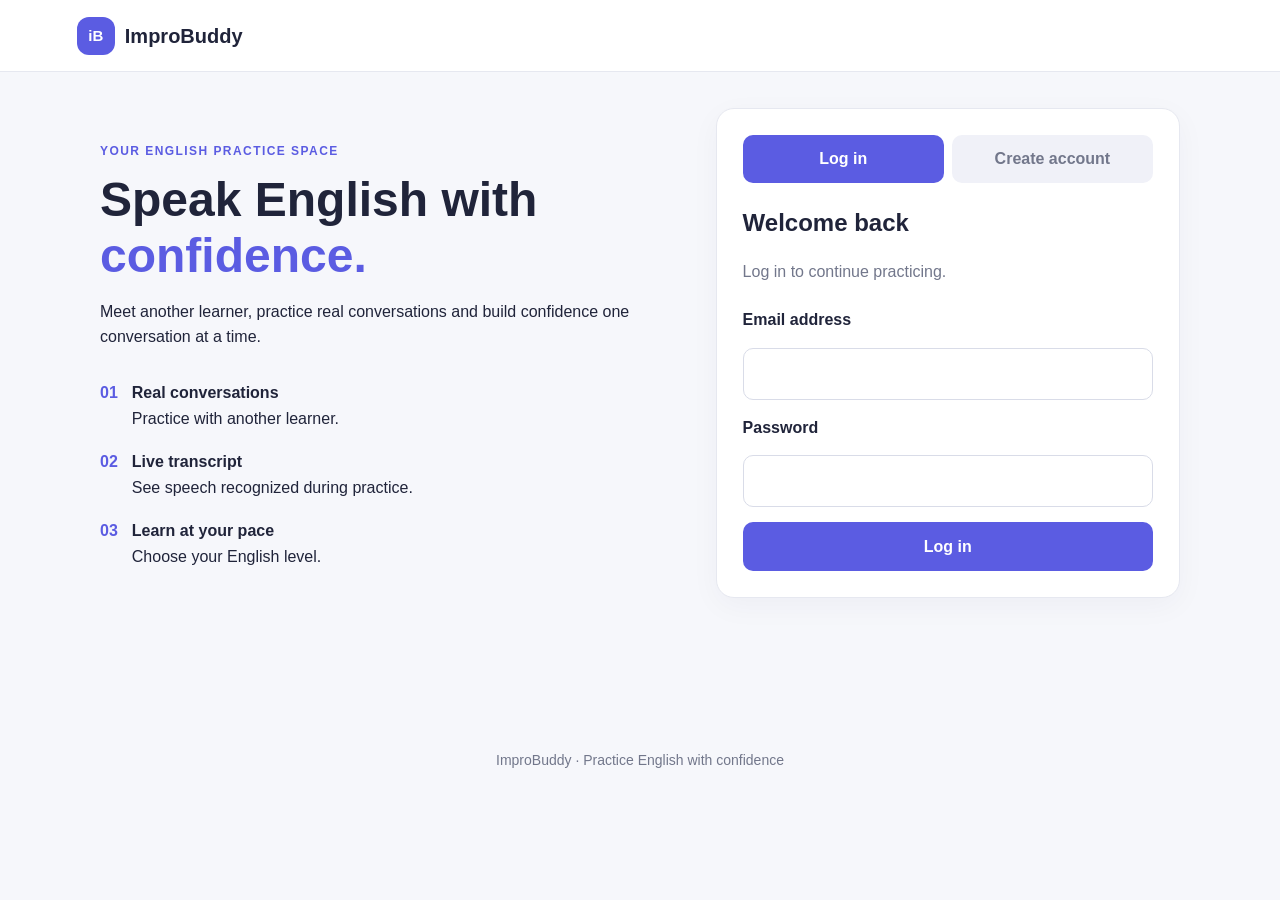
==== frontend/index.html @ 6872f244 "Implement audio-only WebRTC calling" ====
<!DOCTYPE html>
<html lang="en">
<head>
  <meta charset="UTF-8">
  <meta name="viewport" content="width=device-width, initial-scale=1.0">
  <meta name="theme-color" content="#f7f8fc">
  <title>ImproBuddy — English Practice</title>
  <link rel="stylesheet" href="style.css">
  <script src="app.js" defer></script>
</head>
<body>
  <header class="topbar">
    <a class="brand" href="#">
      <span class="brand-icon">iB</span>
      <span>ImproBuddy</span>
    </a>
    <div id="user-area" class="user-area hidden">
      <span id="user-email"></span>
      <button id="logout-btn" class="btn btn-outline">Log out</button>
    </div>
  </header>

  <main class="container">
    <div id="notice" class="notice hidden" role="status"></div>

    <!-- Authentication -->
    <section id="auth-view" class="view auth-layout active">
      <div class="hero">
        <span class="eyebrow">YOUR ENGLISH PRACTICE SPACE</span>
        <h1>Speak English with <span>confidence.</span></h1>
        <p>Meet another learner, practice real conversations and build confidence one conversation at a time.</p>
        <div class="feature-list">
          <div class="feature"><span>01</span><div><strong>Real conversations</strong><p>Practice with another learner.</p></div></div>
          <div class="feature"><span>02</span><div><strong>Live transcript</strong><p>See speech recognized during practice.</p></div></div>
          <div class="feature"><span>03</span><div><strong>Learn at your pace</strong><p>Choose your English level.</p></div></div>
        </div>
      </div>

      <div class="panel auth-panel">
        <div class="tabs">
          <button class="tab active" data-auth-tab="login">Log in</button>
          <button class="tab" data-auth-tab="register">Create account</button>
        </div>

        <form id="login-form">
          <h2>Welcome back</h2>
          <p class="muted">Log in to continue practicing.</p>
          <label for="login-email">Email address</label>
          <input id="login-email" name="email" type="email" autocomplete="email" required>
          <label for="login-password">Password</label>
          <input id="login-password" name="password" type="password" autocomplete="current-password" minlength="8" required>
          <button class="btn btn-primary btn-full" type="submit">Log in</button>
        </form>

        <form id="register-form" class="hidden">
          <h2>Create your account</h2>
          <p class="muted">Start your English practice journey.</p>
          <label for="register-name">Your name</label>
          <input id="register-name" name="name" type="text" minlength="2" maxlength="100" autocomplete="name" required>
          <label for="register-email">Email address</label>
          <input id="register-email" name="email" type="email" autocomplete="email" required>
          <label for="register-password">Password (minimum 8 characters)</label>
          <input id="register-password" name="password" type="password" minlength="8" maxlength="72" autocomplete="new-password" required>
          <button class="btn btn-primary btn-full" type="submit">Create account</button>
        </form>
      </div>
    </section>

    <!-- Dashboard -->
    <section id="dashboard-view" class="view">
      <div class="page-heading">
        <span class="eyebrow">YOUR DASHBOARD</span>
        <h1>Ready to practice<span>?</span></h1>
        <p class="muted">A little conversation can make a big difference.</p>
      </div>

      <div class="dashboard-grid">
        <div class="panel practice-panel">
          <div class="illustration">🎙️</div>
          <h2>Start speaking</h2>
          <p class="muted">Find a learner at your level and start an audio-only conversation.</p>

          <form id="practice-form">
            <label for="english-level">Your English level</label>
            <select id="english-level" required>
              <option value="Beginner">Beginner</option>
              <option value="Intermediate">Intermediate</option>
              <option value="Advanced">Advanced</option>
            </select>
            <button class="btn btn-primary btn-full" type="submit">Find a partner</button>
          </form>
        </div>

        <div class="panel info-panel">
          <span class="eyebrow">YOUR SESSION</span>
          <h2>Practice, don't worry.</h2>
          <p class="muted">This first version focuses on speaking with another learner and viewing the live transcript.</p>
          <div class="info-row"><span class="status-dot"></span><span>Audio-only conversations</span></div>
          <div class="info-row"><span class="status-dot"></span><span>Live speech-to-text</span></div>
          <div class="info-row"><span class="status-dot"></span><span>No video required</span></div>
          <p class="small muted">AI feedback will be added in a later phase.</p>
        </div>
      </div>
    </section>

    <!-- Matching -->
    <section id="matching-view" class="view">
      <div class="panel centered-panel">
        <div class="loader" aria-hidden="true"></div>
        <span class="eyebrow">FINDING YOUR PARTNER</span>
        <h1 id="matching-title">Looking for a learner...</h1>
        <p id="matching-message" class="muted" aria-live="polite">Keep this page open while we look for a match.</p>
        <button id="cancel-matching-btn" class="btn btn-outline" type="button">Cancel search</button>
      </div>
    </section>

    <!-- Audio call -->
    <section id="call-view" class="view">
      <div class="page-heading">
        <span class="eyebrow">LIVE PRACTICE</span>
        <h1>Your conversation</h1>
        <p id="call-status" class="muted" aria-live="polite">Waiting to connect...</p>
        <button id="start-call-btn" class="btn btn-primary hidden" type="button">Enable microphone and start audio</button>
      </div>

      <div class="call-grid">
        <div class="panel call-panel">
          <div class="avatar">👋</div>
          <h2>Your speaking session</h2>
          <p class="muted">Audio-only conversation</p>
          <div class="call-controls">
            <button id="mute-btn" class="btn btn-outline" type="button">Mute microphone</button>
            <button id="end-call-btn" class="btn btn-danger" type="button">End call</button>
          </div>
          <audio id="remote-audio" autoplay playsinline controls></audio>
        </div>

        <div class="panel transcript-panel">
          <div class="transcript-heading">
            <div>
              <h2>Live transcript</h2>
              <p class="muted small">Recognized speech appears here.</p>
            </div>
            <span class="live-label"><span class="status-dot"></span> LIVE</span>
          </div>
          <div id="transcript-list" class="transcript-list" aria-live="polite">
            <p id="transcript-empty" class="muted empty-state">Your conversation transcript will appear here when speech is recognized.</p>
          </div>
        </div>
      </div>
    </section>
  </main>

  <footer>ImproBuddy · Practice English with confidence</footer>
</body>
</html>
---- frontend/style.css ----
:root {
  --primary: #5b5ce2;
  --primary-dark: #4546c7;
  --background: #f6f7fb;
  --surface: #ffffff;
  --text: #20243a;
  --muted: #72778b;
  --border: #e6e8f0;
  --success: #16845b;
  --danger: #d94141;
}

* {
  box-sizing: border-box;
}

body {
  margin: 0;
  font-family: Arial, Helvetica, sans-serif;
  background: var(--background);
  color: var(--text);
  line-height: 1.6;
}

button,
input,
select {
  font: inherit;
}

button {
  cursor: pointer;
  border: none;
  border-radius: 10px;
  padding: 11px 18px;
  font-weight: 600;
  transition: 0.2s ease;
}

button:disabled {
  opacity: 0.6;
  cursor: not-allowed;
}

.primary-btn,
#login-form button,
#register-form button {
  background: var(--primary);
  color: white;
}

.primary-btn:hover,
#login-form button:hover,
#register-form button:hover {
  background: var(--primary-dark);
}

.secondary-btn {
  background: #ececff;
  color: var(--primary);
}

.danger-btn {
  background: #ffe9e9;
  color: var(--danger);
}

header {
  display: flex;
  align-items: center;
  justify-content: space-between;
  gap: 16px;
  padding: 16px 6%;
  background: var(--surface);
  border-bottom: 1px solid var(--border);
}

header h1 {
  margin: 0;
  color: var(--primary);
  font-size: 25px;
}

#user-email {
  color: var(--muted);
  margin-right: 12px;
  overflow-wrap: anywhere;
}

main {
  width: min(900px, 92%);
  margin: 36px auto;
  min-height: 65vh;
}

.view {
  display: none;
}

.view.active {
  display: block;
}

.view.active.auth-layout {
  display: grid;
}

.hidden {
  display: none !important;
}

.topbar {
  min-height: 72px;
}

.brand {
  display: inline-flex;
  align-items: center;
  gap: 10px;
  color: var(--text);
  font-size: 20px;
  font-weight: 700;
  text-decoration: none;
}

.brand-icon {
  display: grid;
  width: 38px;
  height: 38px;
  place-items: center;
  border-radius: 12px;
  background: var(--primary);
  color: white;
  font-size: 15px;
}

.user-area {
  display: flex;
  align-items: center;
  gap: 12px;
}

.container {
  width: min(1080px, 92%);
  margin: 36px auto;
  min-height: 65vh;
}

.auth-layout {
  grid-template-columns: minmax(0, 1.1fr) minmax(320px, 0.9fr);
  align-items: center;
  gap: 48px;
}

.hero h1,
.page-heading h1 {
  margin: 10px 0;
  font-size: clamp(32px, 5vw, 48px);
  line-height: 1.15;
}

.hero h1 span,
.page-heading h1 span {
  color: var(--primary);
}

.eyebrow {
  color: var(--primary);
  font-size: 12px;
  font-weight: 700;
  letter-spacing: 0.12em;
}

.feature-list {
  display: grid;
  gap: 18px;
  margin-top: 30px;
}

.feature {
  display: flex;
  gap: 14px;
}

.feature > span {
  color: var(--primary);
  font-weight: 700;
}

.feature p,
.feature strong {
  margin: 0;
}

.panel {
  padding: 28px;
  border: 1px solid var(--border);
  border-radius: 18px;
  background: var(--surface);
  box-shadow: 0 8px 30px rgba(30, 35, 80, 0.04);
}

.auth-panel {
  padding: 26px;
}

.auth-panel h2,
.practice-panel h2,
.info-panel h2 {
  margin-bottom: 6px;
}

.auth-panel > form > .muted {
  margin: 0 0 8px;
}

.btn {
  border: 1px solid transparent;
}

.btn-primary {
  background: var(--primary);
  color: white;
}

.btn-primary:hover {
  background: var(--primary-dark);
}

.btn-outline {
  border-color: var(--border);
  background: white;
  color: var(--text);
}

.btn-danger {
  background: #ffe9e9;
  color: var(--danger);
}

.btn-full {
  width: 100%;
}

.dashboard-grid,
.call-grid {
  display: grid;
  grid-template-columns: repeat(2, minmax(0, 1fr));
  gap: 22px;
  margin-top: 28px;
}

.practice-panel,
.info-panel {
  min-height: 290px;
}

.illustration,
.avatar {
  margin-bottom: 14px;
  font-size: 36px;
}

.info-row {
  display: flex;
  align-items: center;
  gap: 10px;
  margin-top: 12px;
}

.status-dot {
  width: 9px;
  height: 9px;
  border-radius: 50%;
  background: var(--success);
}

.small {
  font-size: 13px;
}

.centered-panel {
  max-width: 620px;
  margin: 30px auto;
  text-align: center;
}

.loader {
  width: 38px;
  height: 38px;
  margin: 0 auto 18px;
  border: 4px solid var(--border);
  border-top-color: var(--primary);
  border-radius: 50%;
  animation: spin 0.8s linear infinite;
}

@keyframes spin {
  to {
    transform: rotate(360deg);
  }
}

.call-panel,
.transcript-panel {
  text-align: center;
}

.transcript-panel {
  text-align: left;
}

.call-controls,
.transcript-heading {
  display: flex;
  align-items: center;
  justify-content: space-between;
  gap: 12px;
}

.transcript-list {
  min-height: 140px;
  margin-top: 18px;
  padding: 16px;
  border: 1px solid var(--border);
  border-radius: 12px;
  background: #fafaff;
}

.live-label {
  display: flex;
  align-items: center;
  gap: 6px;
  color: var(--muted);
  font-size: 12px;
  font-weight: 700;
}

.card {
  background: var(--surface);
  border: 1px solid var(--border);
  border-radius: 18px;
  padding: 28px;
  margin-bottom: 22px;
  box-shadow: 0 8px 30px rgba(30, 35, 80, 0.04);
}

.auth-card {
  max-width: 460px;
  margin: 30px auto;
}

h2 {
  margin-top: 0;
  line-height: 1.3;
}

.subtitle,
.muted {
  color: var(--muted);
}

.tabs {
  display: flex;
  gap: 8px;
  margin-bottom: 24px;
}

.tabs button {
  flex: 1;
  background: #f0f1f8;
  color: var(--muted);
}

.tabs button.active {
  background: var(--primary);
  color: white;
}

form {
  display: flex;
  flex-direction: column;
  gap: 15px;
}

label {
  display: flex;
  flex-direction: column;
  gap: 6px;
  font-weight: 600;
}

input,
select {
  width: 100%;
  padding: 12px 13px;
  border: 1px solid #d9dce8;
  border-radius: 10px;
  background: white;
  color: var(--text);
  outline: none;
}

input:focus,
select:focus {
  border-color: var(--primary);
  box-shadow: 0 0 0 3px rgba(91, 92, 226, 0.12);
}

#notice {
  display: none;
  padding: 12px 16px;
  border-radius: 10px;
  margin-bottom: 20px;
  background: #ececff;
  color: var(--primary-dark);
}

#notice.show {
  display: block;
}

#notice.error {
  background: #ffe9e9;
  color: var(--danger);
}

#notice.success {
  background: #e4f8ef;
  color: var(--success);
}

#matching-view,
#call-view {
  text-align: center;
}

.status-indicator {
  width: 64px;
  height: 64px;
  margin: 12px auto 22px;
  border-radius: 50%;
  background: #ececff;
  display: grid;
  place-items: center;
  color: var(--primary);
  font-size: 28px;
}

.call-actions {
  display: flex;
  justify-content: center;
  flex-wrap: wrap;
  gap: 12px;
  margin: 22px 0;
}

#remote-audio {
  display: block;
  width: 100%;
  margin: 15px 0;
}

.transcript {
  margin-top: 28px;
  text-align: left;
  background: #fafaff;
  border: 1px solid var(--border);
  border-radius: 14px;
  padding: 18px;
  min-height: 140px;
}

.transcript h3 {
  margin-top: 0;
}

#transcript-list {
  padding-left: 20px;
}

#transcript-list li {
  margin-bottom: 10px;
  overflow-wrap: anywhere;
}

#transcript-empty {
  color: var(--muted);
}

footer {
  padding: 20px;
  text-align: center;
  color: var(--muted);
  font-size: 14px;
}

@media (max-width: 600px) {
  header {
    padding: 14px 4%;
    flex-wrap: wrap;
  }

  header h1 {
    font-size: 22px;
  }

  #user-email {
    font-size: 13px;
  }

  main,
  .container {
    margin: 22px auto;
  }

  .auth-layout,
  .dashboard-grid,
  .call-grid {
    grid-template-columns: 1fr;
    gap: 20px;
  }

  .panel,
  .card {
    padding: 20px;
    border-radius: 14px;
  }

  .hero h1 {
    font-size: 34px;
  }
}
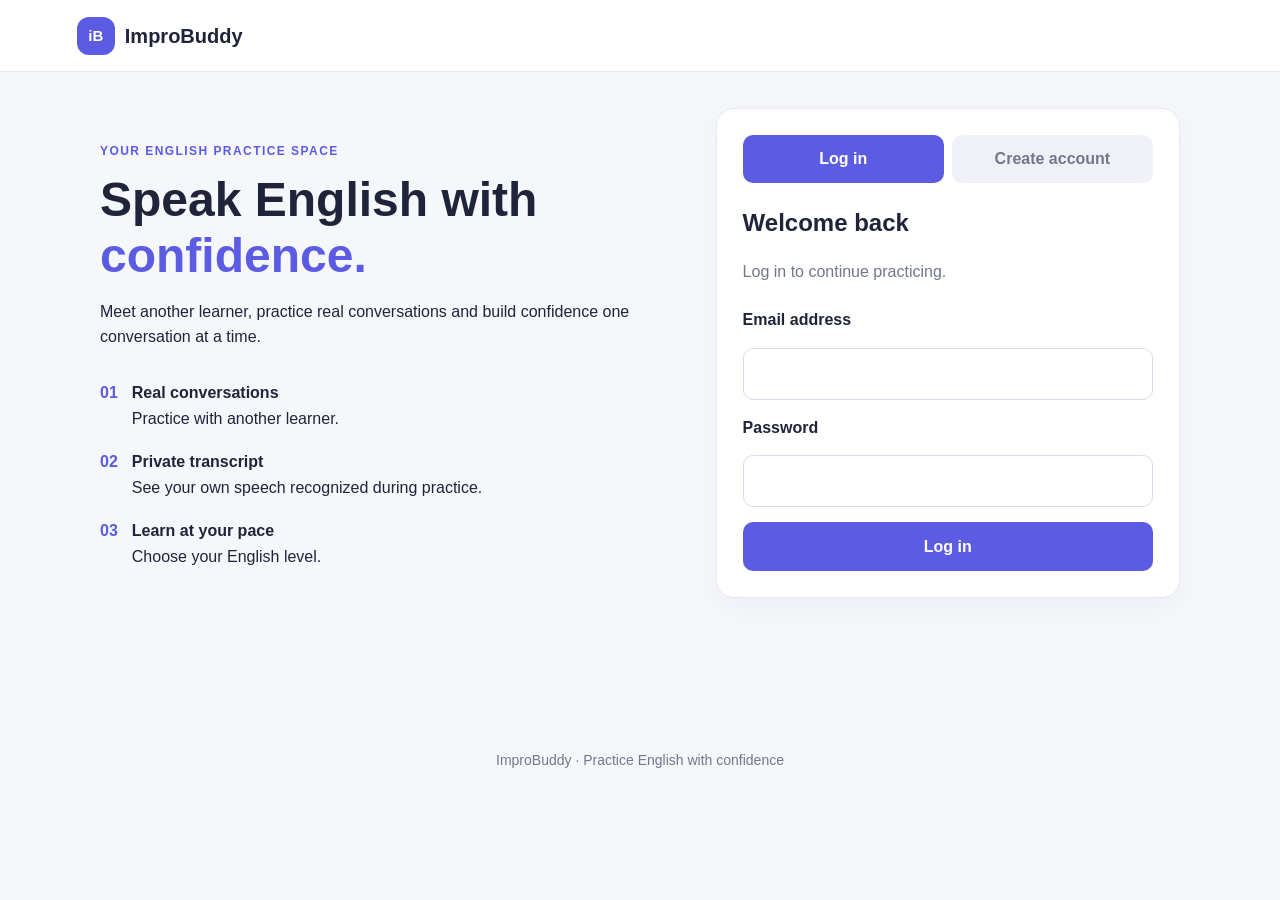
==== commit 6e8ff611: "Implement V1.1 transcription infrastructure" ====
--- a/frontend/index.html
+++ b/frontend/index.html
@@ -7,6 +7,7 @@
   <meta name="theme-color" content="#f7f8fc">
   <title>ImproBuddy — English Practice</title>
   <link rel="stylesheet" href="style.css">
+  <script src="config.js" defer></script>
   <script src="app.js" defer></script>
 </head>
 <body>
@@ -32,7 +33,7 @@
         <p>Meet another learner, practice real conversations and build confidence one conversation at a time.</p>
         <div class="feature-list">
           <div class="feature"><span>01</span><div><strong>Real conversations</strong><p>Practice with another learner.</p></div></div>
-          <div class="feature"><span>02</span><div><strong>Live transcript</strong><p>See speech recognized during practice.</p></div></div>
+          <div class="feature"><span>02</span><div><strong>Private transcript</strong><p>See your own speech recognized during practice.</p></div></div>
           <div class="feature"><span>03</span><div><strong>Learn at your pace</strong><p>Choose your English level.</p></div></div>
         </div>
       </div>
@@ -95,9 +96,9 @@
         <div class="panel info-panel">
           <span class="eyebrow">YOUR SESSION</span>
           <h2>Practice, don't worry.</h2>
-          <p class="muted">This first version focuses on speaking with another learner and viewing the live transcript.</p>
+          <p class="muted">Practice with another learner and follow your own speech transcript during the call.</p>
           <div class="info-row"><span class="status-dot"></span><span>Audio-only conversations</span></div>
-          <div class="info-row"><span class="status-dot"></span><span>Live speech-to-text</span></div>
+          <div class="info-row"><span class="status-dot"></span><span>Personal speech-to-text</span></div>
           <div class="info-row"><span class="status-dot"></span><span>No video required</span></div>
           <p class="small muted">AI feedback will be added in a later phase.</p>
         </div>
@@ -126,24 +127,36 @@
 
       <div class="call-grid">
         <div class="panel call-panel">
-          <div class="avatar">👋</div>
+          <div class="session-icon" aria-hidden="true">
+            <span class="avatar">👋</span>
+          </div>
+          <div class="audio-wave" aria-hidden="true">
+            <span></span><span></span><span></span><span></span>
+            <span></span><span></span><span></span>
+          </div>
           <h2>Your speaking session</h2>
           <p class="muted">Audio-only conversation</p>
           <div class="call-controls">
             <button id="mute-btn" class="btn btn-outline" type="button">Mute microphone</button>
+            <button id="skip-partner-btn" class="btn btn-outline" type="button">Skip Partner</button>
             <button id="end-call-btn" class="btn btn-danger" type="button">End call</button>
           </div>
+          <p id="skip-limit-message" class="muted small hidden" aria-live="polite"></p>
           <audio id="remote-audio" autoplay playsinline controls></audio>
         </div>
 
         <div class="panel transcript-panel">
           <div class="transcript-heading">
             <div>
-              <h2>Live transcript</h2>
-              <p class="muted small">Recognized speech appears here.</p>
+              <h2>Your private live transcript</h2>
+              <p class="muted small">Only speech from your microphone is shown on this device.</p>
             </div>
             <span class="live-label"><span class="status-dot"></span> LIVE</span>
           </div>
+          <p id="transcript-status" class="muted small" aria-live="polite">
+            Browser transcription starts when the audio call connects.
+          </p>
+          <p id="transcript-interim" class="transcript-interim" aria-live="polite"></p>
           <div id="transcript-list" class="transcript-list" aria-live="polite">
             <p id="transcript-empty" class="muted empty-state">Your conversation transcript will appear here when speech is recognized.</p>
           </div>
--- a/frontend/style.css
+++ b/frontend/style.css
@@ -258,8 +258,121 @@
 
 .illustration,
 .avatar {
+  font-size: 36px;
+}
+
+.illustration {
   margin-bottom: 14px;
-  font-size: 36px;
+}
+
+.session-icon {
+  position: relative;
+  display: grid;
+  width: 56px;
+  height: 56px;
+  margin: 0 auto 6px;
+  place-items: center;
+}
+
+.session-icon::before {
+  position: absolute;
+  inset: 4px;
+  border: 1px solid rgba(91, 92, 226, 0.16);
+  border-radius: 50%;
+  content: "";
+  opacity: 0;
+  transform: scale(0.92);
+}
+
+.avatar {
+  display: grid;
+  width: 44px;
+  height: 44px;
+  margin: 0;
+  place-items: center;
+  line-height: 1;
+}
+
+.audio-wave {
+  display: flex;
+  height: 20px;
+  align-items: center;
+  justify-content: center;
+  gap: 3px;
+  margin: 0 auto 10px;
+}
+
+.audio-wave span {
+  width: 3px;
+  height: 6px;
+  border-radius: 3px;
+  background: var(--primary);
+  transform: scaleY(0.7);
+  transform-origin: center;
+}
+
+.audio-wave span:nth-child(2),
+.audio-wave span:nth-child(6) {
+  height: 10px;
+}
+
+.audio-wave span:nth-child(3),
+.audio-wave span:nth-child(5) {
+  height: 14px;
+}
+
+.audio-wave span:nth-child(4) {
+  height: 17px;
+}
+
+.call-panel.is-connected .session-icon::before {
+  animation: session-ring 3.2s ease-out infinite;
+}
+
+.call-panel.is-connected .audio-wave span {
+  animation: audio-wave-idle 1.7s ease-in-out infinite alternate;
+}
+
+.call-panel.is-connected .audio-wave span:nth-child(2),
+.call-panel.is-connected .audio-wave span:nth-child(6) {
+  animation-delay: 0.25s;
+}
+
+.call-panel.is-connected .audio-wave span:nth-child(3),
+.call-panel.is-connected .audio-wave span:nth-child(5) {
+  animation-delay: 0.5s;
+}
+
+.call-panel.is-connected .audio-wave span:nth-child(4) {
+  animation-delay: 0.75s;
+}
+
+@keyframes session-ring {
+  0% {
+    opacity: 0.2;
+    transform: scale(0.94);
+  }
+  75%,
+  100% {
+    opacity: 0;
+    transform: scale(1.16);
+  }
+}
+
+@keyframes audio-wave-idle {
+  from {
+    transform: scaleY(0.55);
+  }
+  to {
+    transform: scaleY(1.15);
+  }
+}
+
+@media (prefers-reduced-motion: reduce) {
+  .call-panel.is-connected .session-icon::before,
+  .call-panel.is-connected .audio-wave span {
+    animation: none;
+  }
 }
 
 .info-row {
@@ -319,6 +432,11 @@
   gap: 12px;
 }
 
+.call-controls {
+  flex-wrap: wrap;
+  justify-content: center;
+}
+
 .transcript-list {
   min-height: 140px;
   margin-top: 18px;
@@ -326,6 +444,22 @@
   border: 1px solid var(--border);
   border-radius: 12px;
   background: #fafaff;
+}
+
+.transcript-entry {
+  margin: 0 0 10px;
+  overflow-wrap: anywhere;
+}
+
+.transcript-entry:last-child {
+  margin-bottom: 0;
+}
+
+.transcript-interim {
+  min-height: 1.6em;
+  color: var(--muted);
+  font-style: italic;
+  overflow-wrap: anywhere;
 }
 
 .live-label {
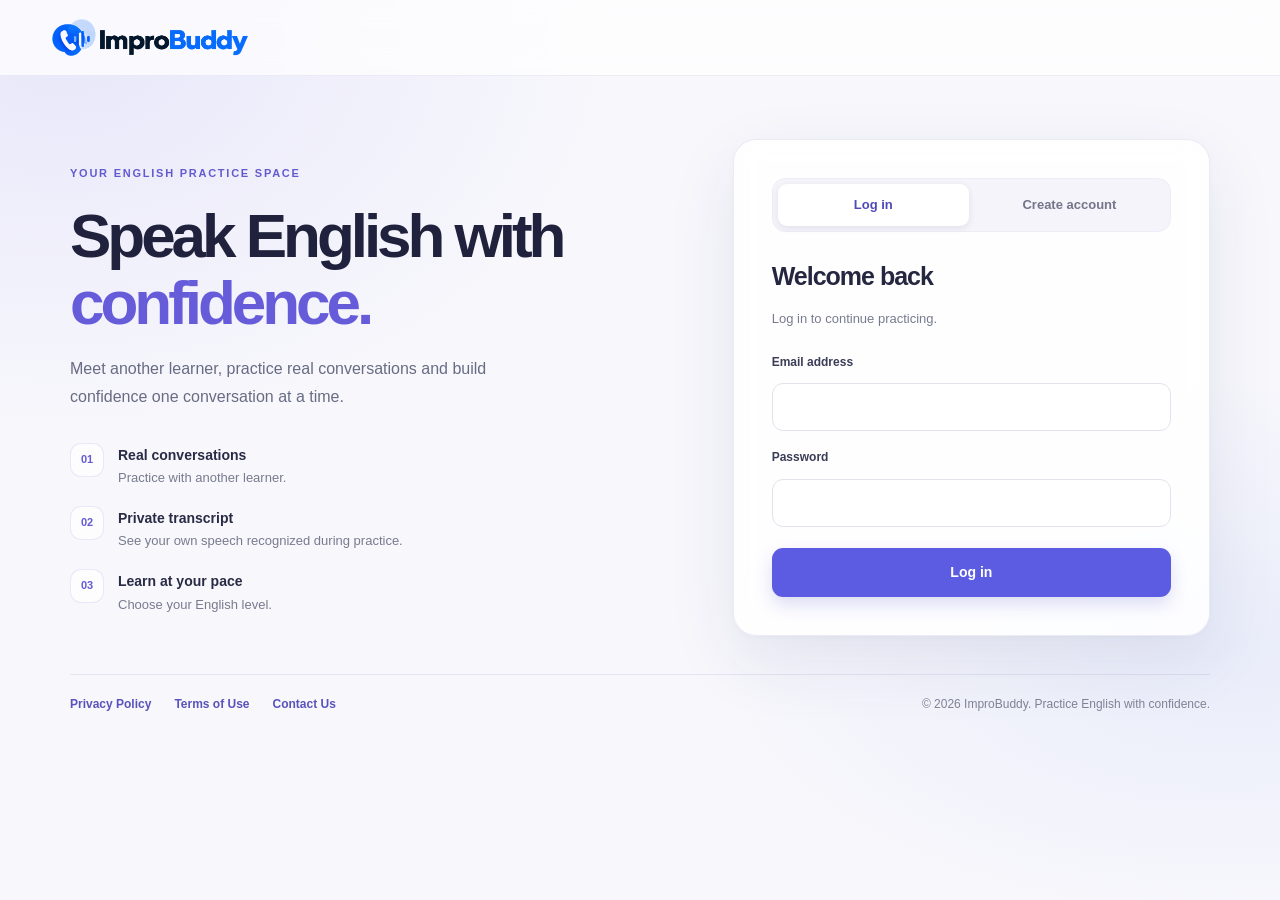
==== commit f975d659: "Use ImproBuddy brand logo and add legal pages Co-authored-by: Copilot <223556219+Copilot@users.norep" ====
--- a/frontend/index.html
+++ b/frontend/index.html
@@ -4,17 +4,17 @@
 <head>
   <meta charset="UTF-8">
   <meta name="viewport" content="width=device-width, initial-scale=1.0">
-  <meta name="theme-color" content="#f7f8fc">
+  <meta name="theme-color" content="#f5f5fb">
   <title>ImproBuddy — English Practice</title>
+  <link rel="icon" type="image/png" href="improbuddy-icon.png">
   <link rel="stylesheet" href="style.css">
   <script src="config.js" defer></script>
   <script src="app.js" defer></script>
 </head>
-<body>
+<body class="auth-active">
   <header class="topbar">
-    <a class="brand" href="#">
-      <span class="brand-icon">iB</span>
-      <span>ImproBuddy</span>
+    <a class="brand" href="index.html" aria-label="ImproBuddy home">
+      <img class="brand-logo" src="improbuddy-logo.png" alt="ImproBuddy">
     </a>
     <div id="user-area" class="user-area hidden">
       <span id="user-email"></span>
@@ -40,8 +40,8 @@
 
       <div class="panel auth-panel">
         <div class="tabs">
-          <button class="tab active" data-auth-tab="login">Log in</button>
-          <button class="tab" data-auth-tab="register">Create account</button>
+          <button class="tab active" data-auth-tab="login" type="button">Log in</button>
+          <button class="tab" data-auth-tab="register" type="button">Create account</button>
         </div>
 
         <form id="login-form">
@@ -51,7 +51,10 @@
           <input id="login-email" name="email" type="email" autocomplete="email" required>
           <label for="login-password">Password</label>
           <input id="login-password" name="password" type="password" autocomplete="current-password" minlength="8" required>
-          <button class="btn btn-primary btn-full" type="submit">Log in</button>
+          <button class="btn btn-primary btn-full auth-submit" type="submit" aria-live="polite" aria-busy="false">
+            <span class="auth-submit-label">Log in</span>
+            <span class="auth-spinner" aria-hidden="true" hidden></span>
+          </button>
         </form>
 
         <form id="register-form" class="hidden">
@@ -66,6 +69,14 @@
           <button class="btn btn-primary btn-full" type="submit">Create account</button>
         </form>
       </div>
+      <nav class="auth-footer" aria-label="Legal and contact">
+        <div class="auth-footer-links">
+          <a href="privacy.html">Privacy Policy</a>
+          <a href="terms.html">Terms of Use</a>
+          <a href="mailto:builbbymanish@gmail.com">Contact Us</a>
+        </div>
+        <p>© 2026 ImproBuddy. Practice English with confidence.</p>
+      </nav>
     </section>
 
     <!-- Dashboard -->
@@ -118,53 +129,91 @@
 
     <!-- Audio call -->
     <section id="call-view" class="view">
-      <div class="page-heading">
-        <span class="eyebrow">LIVE PRACTICE</span>
-        <h1>Your conversation</h1>
-        <p id="call-status" class="muted" aria-live="polite">Waiting to connect...</p>
-        <button id="start-call-btn" class="btn btn-primary hidden" type="button">Enable microphone and start audio</button>
-      </div>
-
-      <div class="call-grid">
+      <div class="call-shell">
+        <div class="call-intro">
+          <span class="eyebrow">IMPROBUDDY <span aria-hidden="true">·</span> LIVE PRACTICE</span>
+          <p id="call-status" class="call-message" aria-live="polite">Waiting to connect...</p>
+          <button id="start-call-btn" class="btn btn-primary hidden" type="button">Enable microphone and start audio</button>
+          <button id="remote-audio-retry-btn" class="btn audio-retry-btn hidden" type="button">Enable call audio</button>
+        </div>
+
         <div class="panel call-panel">
-          <div class="session-icon" aria-hidden="true">
-            <span class="avatar">👋</span>
+          <div class="partner-identity">
+            <div class="partner-avatar-ring">
+              <div id="partner-avatar" class="partner-avatar" aria-hidden="true">?</div>
+            </div>
+            <h1 id="partner-name">Your practice partner</h1>
+            <div class="call-meta">
+              <span id="call-connection-state" class="connection-pill" data-state="connecting" aria-live="polite">
+                <span class="connection-dot" aria-hidden="true"></span>
+                <span id="call-connection-label">Connecting</span>
+              </span>
+              <span id="call-duration" class="call-duration" aria-label="Call duration">00:00</span>
+            </div>
+            <p class="call-subtitle">Audio call <span aria-hidden="true">·</span> English practice session</p>
           </div>
+
           <div class="audio-wave" aria-hidden="true">
             <span></span><span></span><span></span><span></span>
-            <span></span><span></span><span></span>
+            <span></span><span></span><span></span><span></span><span></span>
+            <span></span><span></span><span></span><span></span>
           </div>
-          <h2>Your speaking session</h2>
-          <p class="muted">Audio-only conversation</p>
-          <div class="call-controls">
-            <button id="mute-btn" class="btn btn-outline" type="button">Mute microphone</button>
-            <button id="skip-partner-btn" class="btn btn-outline" type="button">Skip Partner</button>
-            <button id="end-call-btn" class="btn btn-danger" type="button">End call</button>
+
+          <div class="call-controls" aria-label="Call controls">
+            <div class="call-control">
+              <button id="mute-btn" class="control-button" type="button" aria-label="Mute microphone" aria-pressed="false" disabled>
+                <svg class="control-icon" viewBox="0 0 24 24" aria-hidden="true"><path d="M12 15a3 3 0 0 0 3-3V6a3 3 0 0 0-6 0v6a3 3 0 0 0 3 3Z"/><path d="M19 11v1a7 7 0 0 1-14 0v-1M12 19v3m-4 0h8"/></svg>
+              </button>
+              <span id="mute-label" class="control-label">Mute</span>
+            </div>
+            <div class="call-control">
+              <button id="end-call-btn" class="control-button control-button-end" type="button" aria-label="End call">
+                <svg class="control-icon end-icon" viewBox="0 0 24 24" aria-hidden="true"><path d="M4.8 14.1a11.4 11.4 0 0 1 14.4 0l1.1.9a1.6 1.6 0 0 1 .3 2.2l-1.2 1.6a1.6 1.6 0 0 1-1.9.5l-2.9-1.2a1.6 1.6 0 0 1-1-1.5v-1a9.7 9.7 0 0 0-3.2 0v1a1.6 1.6 0 0 1-1 1.5l-2.9 1.2a1.6 1.6 0 0 1-1.9-.5l-1.2-1.6a1.6 1.6 0 0 1 .3-2.2l1.1-.9Z"/></svg>
+              </button>
+              <span class="control-label">End Call</span>
+            </div>
+            <div class="call-control">
+              <button id="skip-partner-btn" class="control-button" type="button" aria-label="Skip partner">
+                <svg class="control-icon" viewBox="0 0 24 24" aria-hidden="true"><path d="M5 5v14l10-7L5 5Z"/><path d="M19 5v14"/></svg>
+              </button>
+              <span id="skip-label" class="control-label">Skip Partner</span>
+            </div>
           </div>
-          <p id="skip-limit-message" class="muted small hidden" aria-live="polite"></p>
-          <audio id="remote-audio" autoplay playsinline controls></audio>
-        </div>
-
-        <div class="panel transcript-panel">
-          <div class="transcript-heading">
-            <div>
-              <h2>Your private live transcript</h2>
-              <p class="muted small">Only speech from your microphone is shown on this device.</p>
-            </div>
-            <span class="live-label"><span class="status-dot"></span> LIVE</span>
-          </div>
-          <p id="transcript-status" class="muted small" aria-live="polite">
-            Browser transcription starts when the audio call connects.
-          </p>
-          <p id="transcript-interim" class="transcript-interim" aria-live="polite"></p>
-          <div id="transcript-list" class="transcript-list" aria-live="polite">
-            <p id="transcript-empty" class="muted empty-state">Your conversation transcript will appear here when speech is recognized.</p>
-          </div>
+
+          <p id="skip-limit-message" class="skip-limit-message hidden" aria-live="polite"></p>
+          <audio id="remote-audio" autoplay playsinline></audio>
+
+          <section class="transcript-panel" aria-label="Private live transcript">
+            <button id="transcript-toggle" class="transcript-toggle" type="button" aria-expanded="false" aria-controls="transcript-content">
+              <span class="transcript-icon" aria-hidden="true">
+                <svg viewBox="0 0 24 24"><path d="M5 4.8A2.8 2.8 0 0 1 7.8 2h8.4A2.8 2.8 0 0 1 19 4.8v10.4a2.8 2.8 0 0 1-2.8 2.8H10l-5 3V4.8Z"/><path d="M9 8h6m-6 4h6"/></svg>
+              </span>
+              <span class="transcript-title-group">
+                <span class="transcript-title">Your Live Transcript</span>
+                <span class="transcript-privacy">Only you can see your transcript</span>
+              </span>
+              <span id="transcript-state" class="transcript-state" data-state="waiting">Waiting</span>
+              <svg class="transcript-chevron" viewBox="0 0 24 24" aria-hidden="true"><path d="m6 9 6 6 6-6"/></svg>
+            </button>
+            <div id="transcript-content" class="transcript-content hidden">
+              <button id="browser-transcript-button" class="browser-transcript-button hidden" type="button">
+                Start live transcript
+              </button>
+              <p id="transcript-status" class="transcript-status" aria-live="polite">
+                Your private browser transcript is not started.
+              </p>
+              <p id="server-transcript-status" class="server-transcript-status" aria-live="polite"></p>
+              <p id="transcript-interim" class="transcript-interim" aria-live="polite"></p>
+              <div id="transcript-list" class="transcript-list" aria-live="polite">
+                <p id="transcript-empty" class="muted empty-state">Your speech will appear here when it is recognized.</p>
+              </div>
+            </div>
+          </section>
         </div>
       </div>
     </section>
   </main>
 
-  <footer>ImproBuddy · Practice English with confidence</footer>
+  <footer class="app-footer">ImproBuddy · Practice English with confidence</footer>
 </body>
 </html>
--- a/frontend/style.css
+++ b/frontend/style.css
@@ -117,22 +117,16 @@
 .brand {
   display: inline-flex;
   align-items: center;
-  gap: 10px;
   color: var(--text);
-  font-size: 20px;
-  font-weight: 700;
   text-decoration: none;
 }
 
-.brand-icon {
-  display: grid;
-  width: 38px;
-  height: 38px;
-  place-items: center;
-  border-radius: 12px;
-  background: var(--primary);
-  color: white;
-  font-size: 15px;
+.brand-logo {
+  display: block;
+  width: clamp(158px, 18vw, 198px);
+  height: auto;
+  max-height: 40px;
+  object-fit: contain;
 }
 
 .user-area {
@@ -226,6 +220,41 @@
 
 .btn-primary:hover {
   background: var(--primary-dark);
+}
+
+.auth-submit {
+  display: inline-flex;
+  align-items: center;
+  justify-content: center;
+  gap: 10px;
+  min-height: 46px;
+  transition: background-color 180ms ease, opacity 180ms ease;
+}
+
+.auth-submit.is-loading,
+.auth-submit.is-loading:hover {
+  background: var(--primary-dark);
+}
+
+.auth-submit:focus-visible {
+  outline: 3px solid rgba(91, 92, 226, 0.3);
+  outline-offset: 3px;
+}
+
+.auth-spinner {
+  width: 16px;
+  height: 16px;
+  flex: 0 0 auto;
+  border: 2px solid rgba(255, 255, 255, 0.35);
+  border-top-color: #fff;
+  border-radius: 50%;
+  animation: auth-spinner-rotate 700ms linear infinite;
+}
+
+@keyframes auth-spinner-rotate {
+  to {
+    transform: rotate(360deg);
+  }
 }
 
 .btn-outline {
@@ -370,7 +399,8 @@
 
 @media (prefers-reduced-motion: reduce) {
   .call-panel.is-connected .session-icon::before,
-  .call-panel.is-connected .audio-wave span {
+  .call-panel.is-connected .audio-wave span,
+  .auth-spinner {
     animation: none;
   }
 }
@@ -666,3 +696,1078 @@
     font-size: 34px;
   }
 }
+
+body.call-active {
+  --call-bg: #10111b;
+  --call-surface: rgba(25, 27, 42, 0.92);
+  --call-border: rgba(196, 191, 231, 0.13);
+  --call-text: #f4f3fb;
+  --call-muted: #a3a2b8;
+  min-height: 100vh;
+  background:
+    radial-gradient(ellipse at 50% 3%, rgba(79, 67, 143, 0.19), transparent 38rem),
+    radial-gradient(ellipse at 92% 58%, rgba(47, 72, 132, 0.11), transparent 30rem),
+    var(--call-bg);
+  color: var(--call-text);
+}
+
+body.call-active .topbar {
+  background: rgba(16, 17, 27, 0.78);
+  border-bottom-color: var(--call-border);
+}
+
+body.call-active .brand {
+  color: var(--call-text);
+}
+
+body.call-active .brand-logo {
+  filter: brightness(0) invert(1);
+}
+
+body.call-active #user-email,
+body.call-active footer {
+  color: var(--call-muted);
+}
+
+body.call-active .container {
+  width: min(960px, 92%);
+  min-height: calc(100vh - 150px);
+  margin: 28px auto 44px;
+}
+
+.call-shell {
+  width: min(100%, 860px);
+  margin: 0 auto;
+}
+
+.call-intro {
+  min-height: 70px;
+  margin-bottom: 12px;
+  text-align: center;
+}
+
+.call-intro .eyebrow {
+  color: #a79cf5;
+}
+
+.call-message {
+  min-height: 1.5em;
+  margin: 5px 0 0;
+  color: var(--call-muted);
+  font-size: 14px;
+}
+
+.call-intro #start-call-btn {
+  margin-top: 8px;
+}
+
+.call-intro .audio-retry-btn {
+  margin-top: 8px;
+  border: 1px solid var(--call-border);
+  background: #292b3c;
+  color: var(--call-text);
+}
+
+.call-intro .audio-retry-btn:hover {
+  background: #34364b;
+}
+
+.call-panel {
+  padding: clamp(28px, 6vw, 54px) clamp(18px, 6vw, 64px) 24px;
+  overflow: hidden;
+  border: 1px solid var(--call-border);
+  border-radius: 28px;
+  background:
+    linear-gradient(145deg, rgba(255, 255, 255, 0.025), transparent 38%),
+    var(--call-surface);
+  box-shadow: 0 28px 90px rgba(0, 0, 0, 0.28);
+  text-align: center;
+  backdrop-filter: blur(18px);
+}
+
+.partner-identity {
+  display: flex;
+  align-items: center;
+  flex-direction: column;
+}
+
+.partner-avatar-ring {
+  display: grid;
+  width: 142px;
+  height: 142px;
+  margin-bottom: 22px;
+  padding: 5px;
+  place-items: center;
+  border-radius: 50%;
+  background: linear-gradient(145deg, #9c88f3 2%, #5e74d7 48%, #4ba5bd 100%);
+  box-shadow: 0 12px 38px rgba(94, 103, 205, 0.2);
+}
+
+.partner-avatar {
+  display: grid;
+  width: 100%;
+  height: 100%;
+  place-items: center;
+  border: 3px solid #1b1c2c;
+  border-radius: inherit;
+  background:
+    radial-gradient(circle at 30% 24%, rgba(191, 171, 255, 0.24), transparent 42%),
+    linear-gradient(145deg, #34324f, #242c42);
+  color: #f7f4ff;
+  font-size: 48px;
+  font-weight: 600;
+  letter-spacing: 0.02em;
+  text-transform: uppercase;
+}
+
+.partner-identity h1 {
+  margin: 0;
+  color: var(--call-text);
+  font-size: clamp(30px, 5vw, 40px);
+  font-weight: 600;
+  letter-spacing: -0.035em;
+  line-height: 1.2;
+  overflow-wrap: anywhere;
+}
+
+.call-meta {
+  display: flex;
+  align-items: center;
+  justify-content: center;
+  gap: 14px;
+  margin-top: 16px;
+}
+
+.connection-pill {
+  display: inline-flex;
+  align-items: center;
+  gap: 8px;
+  padding: 6px 11px;
+  border: 1px solid var(--call-border);
+  border-radius: 999px;
+  background: rgba(255, 255, 255, 0.035);
+  color: #c2bfd4;
+  font-size: 12px;
+  font-weight: 600;
+}
+
+.connection-dot {
+  width: 7px;
+  height: 7px;
+  border-radius: 50%;
+  background: #a3a2b8;
+}
+
+.connection-pill[data-state="connected"] {
+  border-color: rgba(97, 203, 160, 0.2);
+  color: #9bdec3;
+}
+
+.connection-pill[data-state="connected"] .connection-dot {
+  background: #65c99e;
+}
+
+.connection-pill[data-state="connecting"] .connection-dot {
+  background: #c2a76b;
+}
+
+.connection-pill[data-state="disconnected"] .connection-dot {
+  background: #e2767e;
+}
+
+.call-duration {
+  min-width: 48px;
+  color: var(--call-text);
+  font-size: 14px;
+  font-variant-numeric: tabular-nums;
+  font-weight: 600;
+  letter-spacing: 0.04em;
+}
+
+.call-subtitle {
+  margin: 11px 0 0;
+  color: var(--call-muted);
+  font-size: 14px;
+}
+
+.audio-wave {
+  display: flex;
+  height: 40px;
+  align-items: center;
+  justify-content: center;
+  gap: 5px;
+  margin: 26px auto 30px;
+}
+
+.audio-wave span {
+  width: 3px;
+  height: 8px;
+  border-radius: 4px;
+  background: linear-gradient(180deg, #a991f3, #658bd9);
+  opacity: 0.66;
+  transform: scaleY(0.72);
+  transform-origin: center;
+}
+
+.audio-wave span:nth-child(3n + 1) { height: 13px; }
+.audio-wave span:nth-child(4n + 2) { height: 20px; }
+.audio-wave span:nth-child(5n + 3) { height: 27px; }
+.audio-wave span:nth-child(7n + 4) { height: 34px; }
+
+.call-panel.is-connected .audio-wave span {
+  animation: call-wave 1.2s ease-in-out infinite alternate;
+}
+
+.call-panel.is-connected .audio-wave span:nth-child(3n) { animation-delay: -0.52s; }
+.call-panel.is-connected .audio-wave span:nth-child(4n + 1) { animation-delay: -0.81s; }
+.call-panel.is-connected .audio-wave span:nth-child(5n + 2) { animation-delay: -0.29s; }
+
+@keyframes call-wave {
+  from { transform: scaleY(0.46); opacity: 0.42; }
+  to { transform: scaleY(1); opacity: 0.9; }
+}
+
+.call-controls {
+  display: flex;
+  align-items: flex-start;
+  justify-content: center;
+  gap: clamp(32px, 9vw, 84px);
+  margin: 0 auto 30px;
+}
+
+.call-control {
+  display: flex;
+  min-width: 78px;
+  align-items: center;
+  flex-direction: column;
+  gap: 10px;
+}
+
+.control-button {
+  display: grid;
+  width: 66px;
+  height: 66px;
+  padding: 0;
+  place-items: center;
+  border: 1px solid rgba(223, 220, 245, 0.14);
+  border-radius: 50%;
+  background: #292b3c;
+  color: #f3f1fc;
+  transition: background 160ms ease, border-color 160ms ease, transform 160ms ease;
+}
+
+.control-button:hover:not(:disabled) {
+  transform: translateY(-2px);
+  border-color: rgba(198, 184, 255, 0.42);
+  background: #34364b;
+}
+
+.control-button:focus-visible,
+.transcript-toggle:focus-visible,
+.call-intro #start-call-btn:focus-visible {
+  outline: 3px solid #a99af7;
+  outline-offset: 4px;
+}
+
+.control-button:disabled {
+  opacity: 0.45;
+}
+
+.control-button.is-muted {
+  border-color: rgba(226, 118, 126, 0.38);
+  background: rgba(128, 51, 65, 0.35);
+  color: #ffb2b8;
+}
+
+.control-button-end {
+  width: 72px;
+  height: 72px;
+  border-color: transparent;
+  background: linear-gradient(145deg, #f06470, #d84656);
+  box-shadow: 0 8px 22px rgba(216, 70, 86, 0.19);
+}
+
+.control-button-end:hover:not(:disabled) {
+  border-color: transparent;
+  background: linear-gradient(145deg, #fa7480, #e34d5e);
+}
+
+.control-icon {
+  width: 25px;
+  height: 25px;
+  fill: none;
+  stroke: currentColor;
+  stroke-linecap: round;
+  stroke-linejoin: round;
+  stroke-width: 1.8;
+}
+
+.end-icon {
+  width: 28px;
+  height: 28px;
+  fill: currentColor;
+  stroke: none;
+  transform: rotate(135deg);
+}
+
+.control-label {
+  color: #c0bfd0;
+  font-size: 13px;
+  font-weight: 500;
+  text-align: center;
+}
+
+.skip-limit-message {
+  margin: -14px 0 22px;
+  color: #e4bd83;
+  font-size: 13px;
+}
+
+#remote-audio {
+  display: none;
+}
+
+.transcript-panel {
+  margin-top: 12px;
+  border: 1px solid var(--call-border);
+  border-radius: 16px;
+  background: rgba(12, 13, 23, 0.28);
+  text-align: left;
+}
+
+.transcript-toggle {
+  display: flex;
+  width: 100%;
+  min-height: 78px;
+  align-items: center;
+  gap: 14px;
+  padding: 14px 18px;
+  border: 0;
+  border-radius: inherit;
+  background: transparent;
+  color: var(--call-text);
+  text-align: left;
+}
+
+.transcript-toggle:hover {
+  background: rgba(255, 255, 255, 0.025);
+}
+
+.transcript-icon {
+  display: grid;
+  width: 40px;
+  height: 40px;
+  flex: 0 0 auto;
+  place-items: center;
+  border: 1px solid rgba(156, 136, 243, 0.17);
+  border-radius: 12px;
+  background: rgba(126, 105, 218, 0.11);
+  color: #b2a3f5;
+}
+
+.transcript-icon svg,
+.transcript-chevron {
+  width: 20px;
+  height: 20px;
+  fill: none;
+  stroke: currentColor;
+  stroke-linecap: round;
+  stroke-linejoin: round;
+  stroke-width: 1.6;
+}
+
+.transcript-title-group {
+  display: flex;
+  min-width: 0;
+  flex: 1;
+  flex-direction: column;
+}
+
+.transcript-title {
+  font-size: 15px;
+  font-weight: 600;
+}
+
+.transcript-privacy {
+  margin-top: 3px;
+  color: var(--call-muted);
+  font-size: 12px;
+  font-weight: 400;
+}
+
+.transcript-state {
+  padding: 5px 9px;
+  border: 1px solid var(--call-border);
+  border-radius: 999px;
+  color: #aaa8bc;
+  font-size: 11px;
+  font-weight: 600;
+}
+
+.transcript-state[data-state="listening"] {
+  border-color: rgba(97, 203, 160, 0.2);
+  color: #9bdec3;
+}
+
+.transcript-state[data-state="unavailable"] {
+  border-color: rgba(226, 118, 126, 0.2);
+  color: #f2a4aa;
+}
+
+.transcript-state[data-state="paused"] {
+  color: #e4bd83;
+}
+
+.transcript-chevron {
+  flex: 0 0 auto;
+  color: var(--call-muted);
+  transition: transform 160ms ease;
+}
+
+.transcript-toggle[aria-expanded="true"] .transcript-chevron {
+  transform: rotate(180deg);
+}
+
+.transcript-content {
+  padding: 0 20px 18px 72px;
+}
+
+.transcript-status {
+  margin: 0 0 8px;
+  color: var(--call-muted);
+  font-size: 12px;
+}
+
+.browser-transcript-button {
+  min-height: 42px;
+  margin: 0 0 12px;
+  padding: 9px 14px;
+  border: 1px solid rgba(156, 136, 243, 0.28);
+  border-radius: 10px;
+  background: rgba(126, 105, 218, 0.13);
+  color: #c8bdfb;
+  font-size: 13px;
+}
+
+.browser-transcript-button:hover:not(:disabled) {
+  border-color: rgba(156, 136, 243, 0.5);
+  background: rgba(126, 105, 218, 0.2);
+}
+
+.browser-transcript-button:focus-visible {
+  outline: 3px solid #a99af7;
+  outline-offset: 3px;
+}
+
+.server-transcript-status {
+  margin: 0 0 8px;
+  color: #8f8ea4;
+  font-size: 11px;
+}
+
+.transcript-state[data-state="ready"],
+.transcript-state[data-state="reconnecting"],
+.transcript-state[data-state="starting"] {
+  color: #c2b7f5;
+}
+
+.transcript-interim {
+  min-height: 1.6em;
+  margin: 0;
+  color: #bbb4dd;
+  font-size: 14px;
+  font-style: italic;
+  overflow-wrap: anywhere;
+}
+
+.transcript-list {
+  max-height: 220px;
+  min-height: 52px;
+  margin-top: 6px;
+  overflow-y: auto;
+  color: #e2e0ec;
+}
+
+.transcript-entry {
+  margin: 0 0 9px;
+  font-size: 14px;
+  line-height: 1.55;
+  overflow-wrap: anywhere;
+}
+
+.transcript-entry:last-child {
+  margin-bottom: 0;
+}
+
+.empty-state {
+  margin: 0;
+  color: #87869b;
+  font-size: 13px;
+}
+
+@media (prefers-reduced-motion: reduce) {
+  .call-panel.is-connected .audio-wave span,
+  .control-button,
+  .transcript-chevron {
+    animation: none;
+    transition: none;
+  }
+}
+
+@media (max-width: 600px) {
+  body.call-active .container {
+    width: min(100% - 28px, 480px);
+    margin: 16px auto 28px;
+  }
+
+  .call-intro {
+    min-height: 62px;
+  }
+
+  .call-panel {
+    padding: 30px 18px 18px;
+    border-radius: 22px;
+  }
+
+  .partner-avatar-ring {
+    width: 116px;
+    height: 116px;
+    margin-bottom: 18px;
+  }
+
+  .partner-avatar {
+    font-size: 40px;
+  }
+
+  .audio-wave {
+    margin: 24px auto 28px;
+  }
+
+  .call-controls {
+    gap: clamp(24px, 8vw, 48px);
+    margin-bottom: 26px;
+  }
+
+  .control-button {
+    width: 60px;
+    height: 60px;
+  }
+
+  .control-button-end {
+    width: 66px;
+    height: 66px;
+  }
+
+  .call-control {
+    min-width: 68px;
+  }
+
+  .transcript-toggle {
+    gap: 10px;
+    min-height: 72px;
+    padding: 12px;
+  }
+
+  .transcript-title {
+    font-size: 14px;
+  }
+
+  .transcript-privacy {
+    font-size: 11px;
+  }
+
+  .transcript-state {
+    padding: 4px 7px;
+  }
+
+  .transcript-content {
+    padding: 0 14px 16px;
+  }
+
+  .browser-transcript-button {
+    width: 100%;
+  }
+}
+
+@media (max-width: 370px) {
+  .transcript-toggle {
+    flex-wrap: wrap;
+  }
+
+  .transcript-title-group {
+    flex-basis: calc(100% - 54px);
+  }
+
+  .transcript-chevron {
+    margin-left: auto;
+  }
+}
+
+body.auth-active,
+body.document-page {
+  min-height: 100vh;
+  background:
+    radial-gradient(ellipse at 5% 5%, rgba(116, 104, 232, 0.11), transparent 34rem),
+    radial-gradient(ellipse at 96% 72%, rgba(92, 135, 226, 0.09), transparent 32rem),
+    #f7f7fc;
+}
+
+body.auth-active .topbar,
+body.document-page .document-topbar {
+  min-height: 76px;
+  padding: 14px max(4%, calc((100vw - 1180px) / 2));
+  border-bottom-color: rgba(97, 91, 169, 0.1);
+  background: rgba(255, 255, 255, 0.72);
+  backdrop-filter: blur(16px);
+}
+
+body.auth-active .brand,
+body.document-page .brand {
+  min-width: 0;
+}
+
+body.auth-active .container {
+  width: min(1140px, calc(100% - 40px));
+  min-height: auto;
+  margin: clamp(36px, 7vh, 78px) auto 40px;
+}
+
+.auth-layout {
+  grid-template-columns: minmax(0, 1.08fr) minmax(340px, 0.92fr);
+  align-items: center;
+  column-gap: clamp(42px, 8vw, 112px);
+  row-gap: 38px;
+}
+
+.hero {
+  max-width: 540px;
+}
+
+.hero > .eyebrow {
+  display: inline-block;
+  margin-bottom: 8px;
+  color: #625bd0;
+  font-size: 11px;
+  letter-spacing: 0.16em;
+}
+
+.hero h1 {
+  max-width: 520px;
+  margin: 12px 0 18px;
+  color: #20223d;
+  font-size: clamp(38px, 5.4vw, 62px);
+  font-weight: 700;
+  letter-spacing: -0.065em;
+  line-height: 1.08;
+}
+
+.hero h1 span,
+.page-heading h1 span {
+  color: #665cda;
+}
+
+.hero > p {
+  max-width: 440px;
+  margin: 0;
+  color: #686c83;
+  font-size: 16px;
+  line-height: 1.75;
+}
+
+.feature-list {
+  gap: 17px;
+  margin-top: 32px;
+}
+
+.feature {
+  align-items: flex-start;
+  gap: 14px;
+}
+
+.feature > span {
+  display: grid;
+  width: 34px;
+  height: 34px;
+  flex: 0 0 34px;
+  place-items: center;
+  border: 1px solid rgba(103, 94, 214, 0.13);
+  border-radius: 11px;
+  background: rgba(255, 255, 255, 0.72);
+  color: #655bd5;
+  font-size: 11px;
+}
+
+.feature strong {
+  display: block;
+  margin: 1px 0 2px;
+  color: #292b45;
+  font-size: 14px;
+}
+
+.feature p {
+  color: #787b8e;
+  font-size: 13px;
+}
+
+.auth-panel {
+  width: 100%;
+  padding: clamp(24px, 3.5vw, 38px);
+  border-color: rgba(97, 91, 169, 0.12);
+  border-radius: 23px;
+  background: rgba(255, 255, 255, 0.88);
+  box-shadow: 0 24px 70px rgba(44, 42, 95, 0.09), 0 2px 8px rgba(44, 42, 95, 0.03);
+  backdrop-filter: blur(14px);
+}
+
+.auth-panel .tabs {
+  gap: 5px;
+  margin: 0 0 28px;
+  padding: 5px;
+  border: 1px solid #eeedf6;
+  border-radius: 13px;
+  background: #f5f4fa;
+}
+
+.auth-panel .tabs .tab {
+  min-height: 42px;
+  padding: 9px 12px;
+  border: 1px solid transparent;
+  border-radius: 9px;
+  background: transparent;
+  color: #74758a;
+  font-size: 13px;
+  font-weight: 600;
+  transition: color 160ms ease, background-color 160ms ease, box-shadow 160ms ease;
+}
+
+.auth-panel .tabs .tab:hover:not(.active) {
+  background: rgba(255, 255, 255, 0.65);
+  color: #464763;
+}
+
+.auth-panel .tabs .tab.active {
+  background: #fff;
+  color: #4f49b9;
+  box-shadow: 0 2px 7px rgba(38, 35, 78, 0.09);
+}
+
+.auth-panel h2 {
+  margin: 0 0 5px;
+  color: #252640;
+  font-size: 25px;
+  letter-spacing: -0.04em;
+}
+
+.auth-panel > form > .muted {
+  margin: 0 0 7px;
+  color: #787b8f;
+  font-size: 13px;
+}
+
+.auth-panel form {
+  gap: 11px;
+}
+
+.auth-panel form label {
+  margin-top: 6px;
+  color: #3b3c56;
+  font-size: 12px;
+  font-weight: 600;
+}
+
+.auth-panel form input {
+  min-height: 48px;
+  padding: 11px 13px;
+  border-color: #e2e2ec;
+  border-radius: 11px;
+  background: #fff;
+  color: #22243d;
+  font-size: 14px;
+  transition: border-color 160ms ease, box-shadow 160ms ease;
+}
+
+.auth-panel form input::placeholder {
+  color: #999bad;
+}
+
+.auth-panel form input:focus {
+  border-color: #7a70dc;
+  box-shadow: 0 0 0 4px rgba(103, 94, 214, 0.12);
+}
+
+.auth-panel .auth-submit {
+  min-height: 49px;
+  margin-top: 10px;
+  border-radius: 11px;
+  background: linear-gradient(110deg, #6c5fdd, #527bd6);
+  box-shadow: 0 8px 17px rgba(90, 89, 202, 0.2);
+  font-size: 14px;
+}
+
+.auth-panel .auth-submit:hover:not(:disabled) {
+  background: linear-gradient(110deg, #5d51ce, #446dc7);
+}
+
+.auth-panel .auth-submit:focus-visible,
+.auth-panel .tab:focus-visible,
+.auth-panel input:focus-visible,
+.auth-footer a:focus-visible,
+.document-page a:focus-visible {
+  outline: 3px solid rgba(91, 83, 208, 0.45);
+  outline-offset: 3px;
+}
+
+.auth-footer {
+  display: flex;
+  grid-column: 1 / -1;
+  align-items: center;
+  justify-content: space-between;
+  gap: 16px;
+  padding-top: 20px;
+  border-top: 1px solid rgba(97, 91, 169, 0.12);
+  color: #818397;
+  font-size: 12px;
+}
+
+.auth-footer-links {
+  display: flex;
+  flex-wrap: wrap;
+  gap: 10px 23px;
+}
+
+.auth-footer a,
+.document-page a {
+  color: #5953bb;
+  font-weight: 600;
+  text-decoration-thickness: 1px;
+  text-underline-offset: 3px;
+}
+
+.auth-footer a {
+  text-decoration: none;
+}
+
+.auth-footer a:hover,
+.document-page a:hover {
+  color: #403aa0;
+  text-decoration: underline;
+}
+
+.auth-footer p {
+  margin: 0;
+  text-align: right;
+}
+
+body.auth-active .app-footer {
+  display: none;
+}
+
+body.document-page {
+  display: flex;
+  flex-direction: column;
+}
+
+.document-topbar {
+  flex: 0 0 auto;
+}
+
+.document-back {
+  color: #5551b8;
+  font-size: 13px;
+  font-weight: 600;
+  text-decoration: none;
+}
+
+.document-back:hover {
+  text-decoration: underline;
+  text-underline-offset: 3px;
+}
+
+.document-container {
+  width: min(820px, calc(100% - 36px));
+  flex: 1 0 auto;
+  margin: 42px auto 56px;
+}
+
+.document-card {
+  padding: clamp(25px, 6vw, 58px);
+  border: 1px solid rgba(97, 91, 169, 0.12);
+  border-radius: 22px;
+  background: rgba(255, 255, 255, 0.9);
+  box-shadow: 0 22px 64px rgba(44, 42, 95, 0.08);
+}
+
+.document-card > .eyebrow {
+  color: #625bd0;
+  font-size: 11px;
+  letter-spacing: 0.15em;
+}
+
+.document-card h1 {
+  margin: 9px 0 4px;
+  color: #22243d;
+  font-size: clamp(34px, 6vw, 48px);
+  letter-spacing: -0.055em;
+  line-height: 1.15;
+}
+
+.document-updated {
+  margin: 0 0 25px;
+  color: #828498;
+  font-size: 13px;
+}
+
+.document-card p,
+.document-card li {
+  color: #55596e;
+  font-size: 15px;
+  line-height: 1.75;
+  overflow-wrap: anywhere;
+}
+
+.document-card h2 {
+  margin: 30px 0 8px;
+  color: #292b45;
+  font-size: 20px;
+  letter-spacing: -0.025em;
+}
+
+.document-card ul {
+  display: grid;
+  gap: 8px;
+  padding-left: 22px;
+}
+
+.document-card li::marker {
+  color: #6b60d8;
+}
+
+.document-links {
+  display: flex;
+  flex-wrap: wrap;
+  gap: 12px 24px;
+  margin-top: 32px;
+  padding-top: 20px;
+  border-top: 1px solid #ecebf3;
+  font-size: 14px;
+}
+
+.document-footer {
+  padding: 18px 20px 24px;
+  color: #85879a;
+  font-size: 12px;
+  text-align: center;
+}
+
+@media (max-width: 760px) {
+  body.auth-active .container {
+    width: min(100% - 36px, 520px);
+    margin: 32px auto 28px;
+  }
+
+  .auth-layout {
+    grid-template-columns: minmax(0, 1fr);
+    gap: 26px;
+  }
+
+  .hero {
+    max-width: none;
+    text-align: center;
+  }
+
+  .hero h1 {
+    max-width: 540px;
+    margin-right: auto;
+    margin-left: auto;
+    font-size: clamp(37px, 8vw, 52px);
+  }
+
+  .hero > p {
+    margin: 0 auto;
+    font-size: 15px;
+  }
+
+  .feature-list {
+    width: min(100%, 430px);
+    margin: 23px auto 0;
+    text-align: left;
+  }
+
+  .auth-panel {
+    max-width: 520px;
+    justify-self: center;
+  }
+
+  .auth-footer {
+    flex-direction: column;
+    align-items: center;
+    gap: 11px;
+    padding-top: 18px;
+    text-align: center;
+  }
+
+  .auth-footer-links {
+    justify-content: center;
+  }
+
+  .auth-footer p {
+    text-align: center;
+  }
+
+  .document-container {
+    margin: 24px auto 36px;
+  }
+}
+
+@media (max-width: 380px) {
+  body.auth-active .container {
+    width: calc(100% - 28px);
+    margin-top: 25px;
+  }
+
+  .hero h1 {
+    font-size: 36px;
+  }
+
+  .hero > p {
+    font-size: 14px;
+  }
+
+  .auth-panel {
+    padding: 21px 17px;
+    border-radius: 19px;
+  }
+
+  .auth-panel .tabs .tab {
+    padding-right: 7px;
+    padding-left: 7px;
+    font-size: 12px;
+  }
+
+  .auth-footer-links {
+    gap: 10px 16px;
+  }
+
+  .document-container {
+    width: calc(100% - 24px);
+    margin-top: 16px;
+  }
+
+  .document-card {
+    padding: 24px 19px;
+    border-radius: 17px;
+  }
+
+  .document-card p,
+  .document-card li {
+    font-size: 14px;
+  }
+}
+
+@media (prefers-reduced-motion: reduce) {
+  .auth-panel .tabs .tab,
+  .auth-panel form input,
+  .auth-panel .auth-submit {
+    transition: none;
+  }
+}
